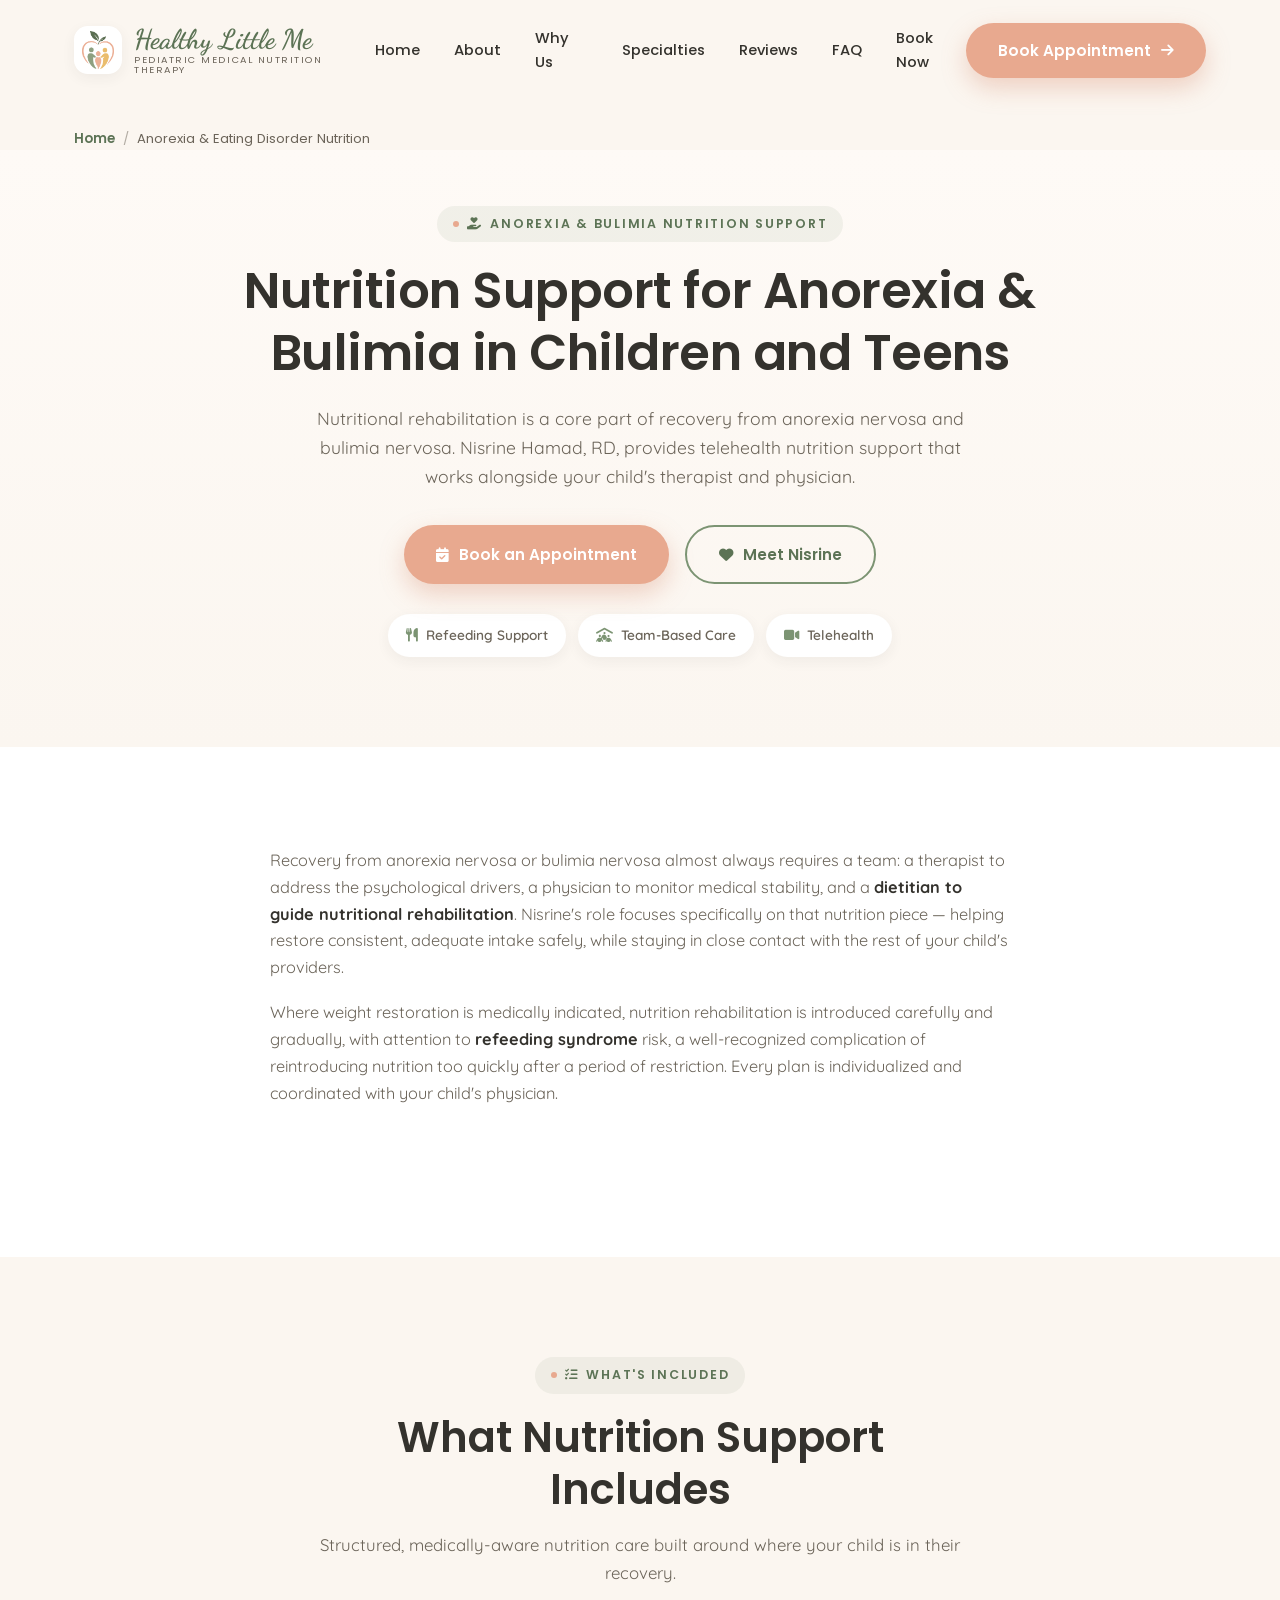
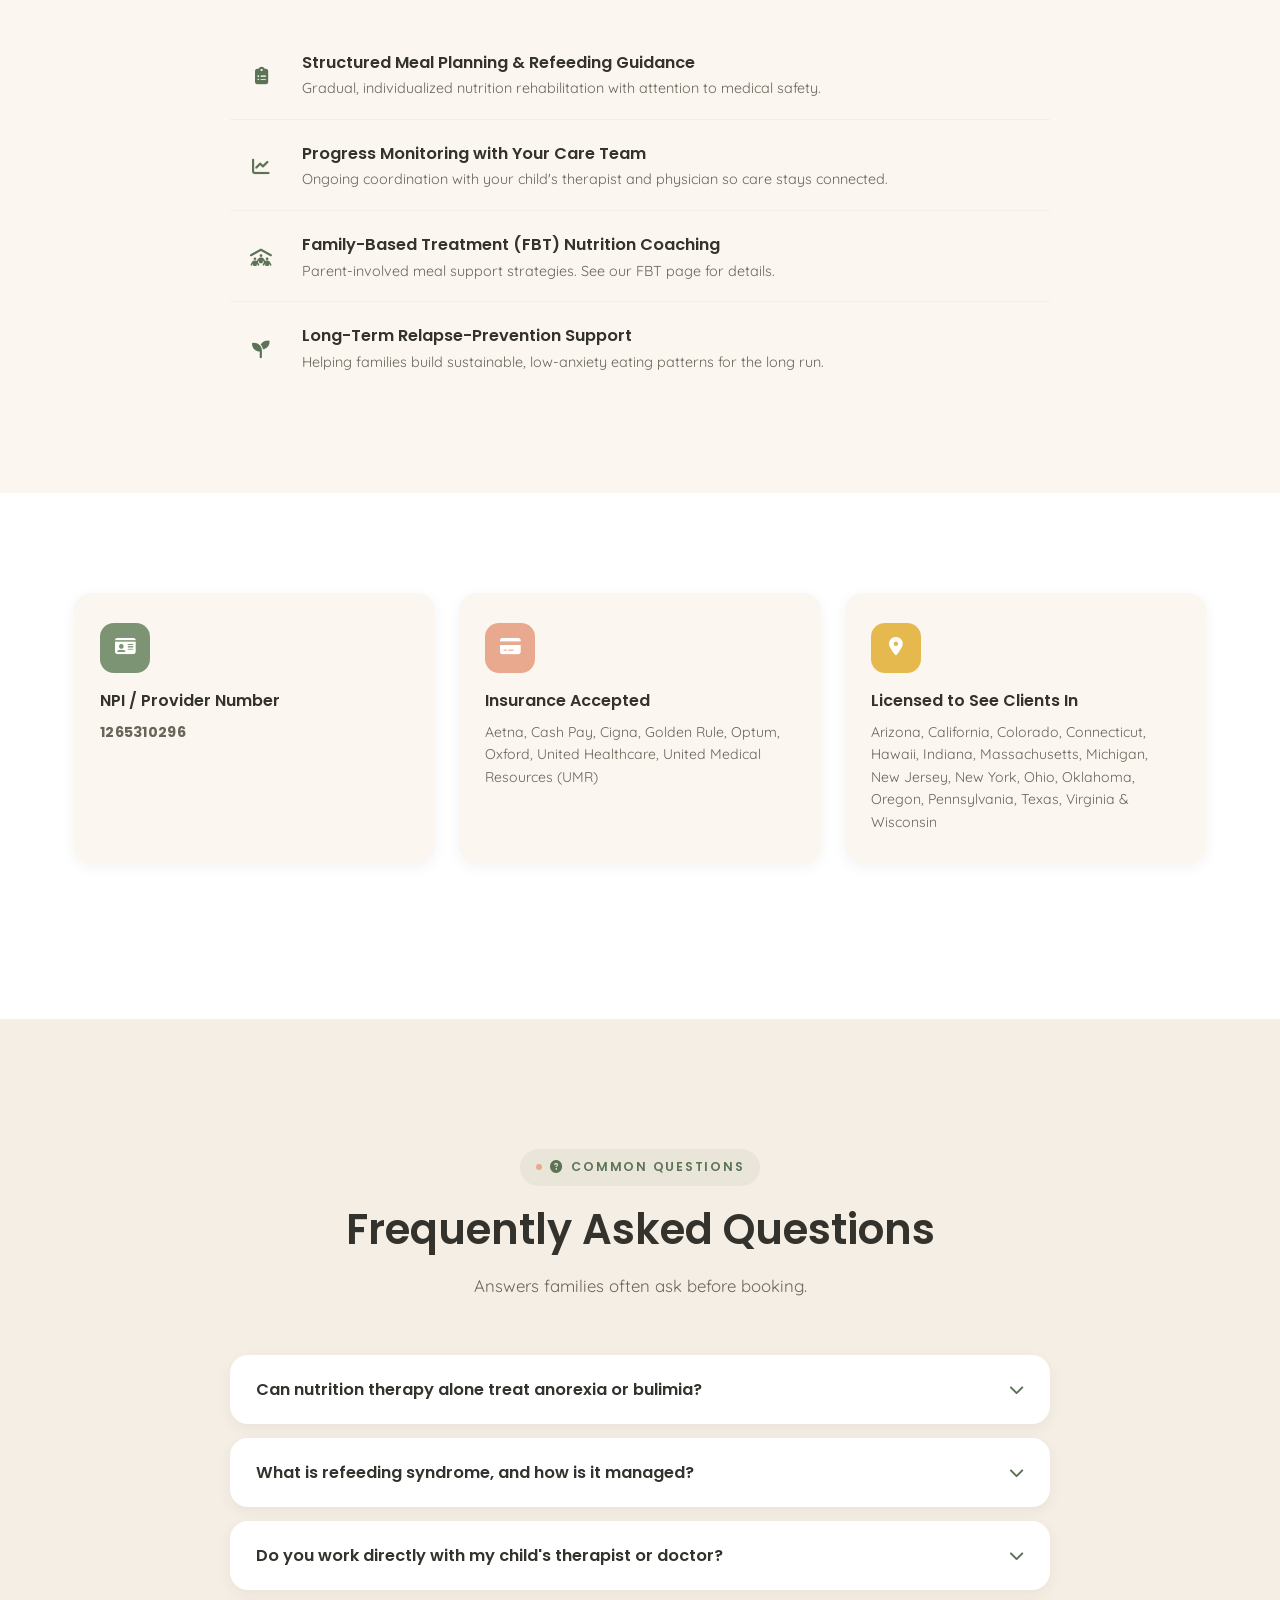
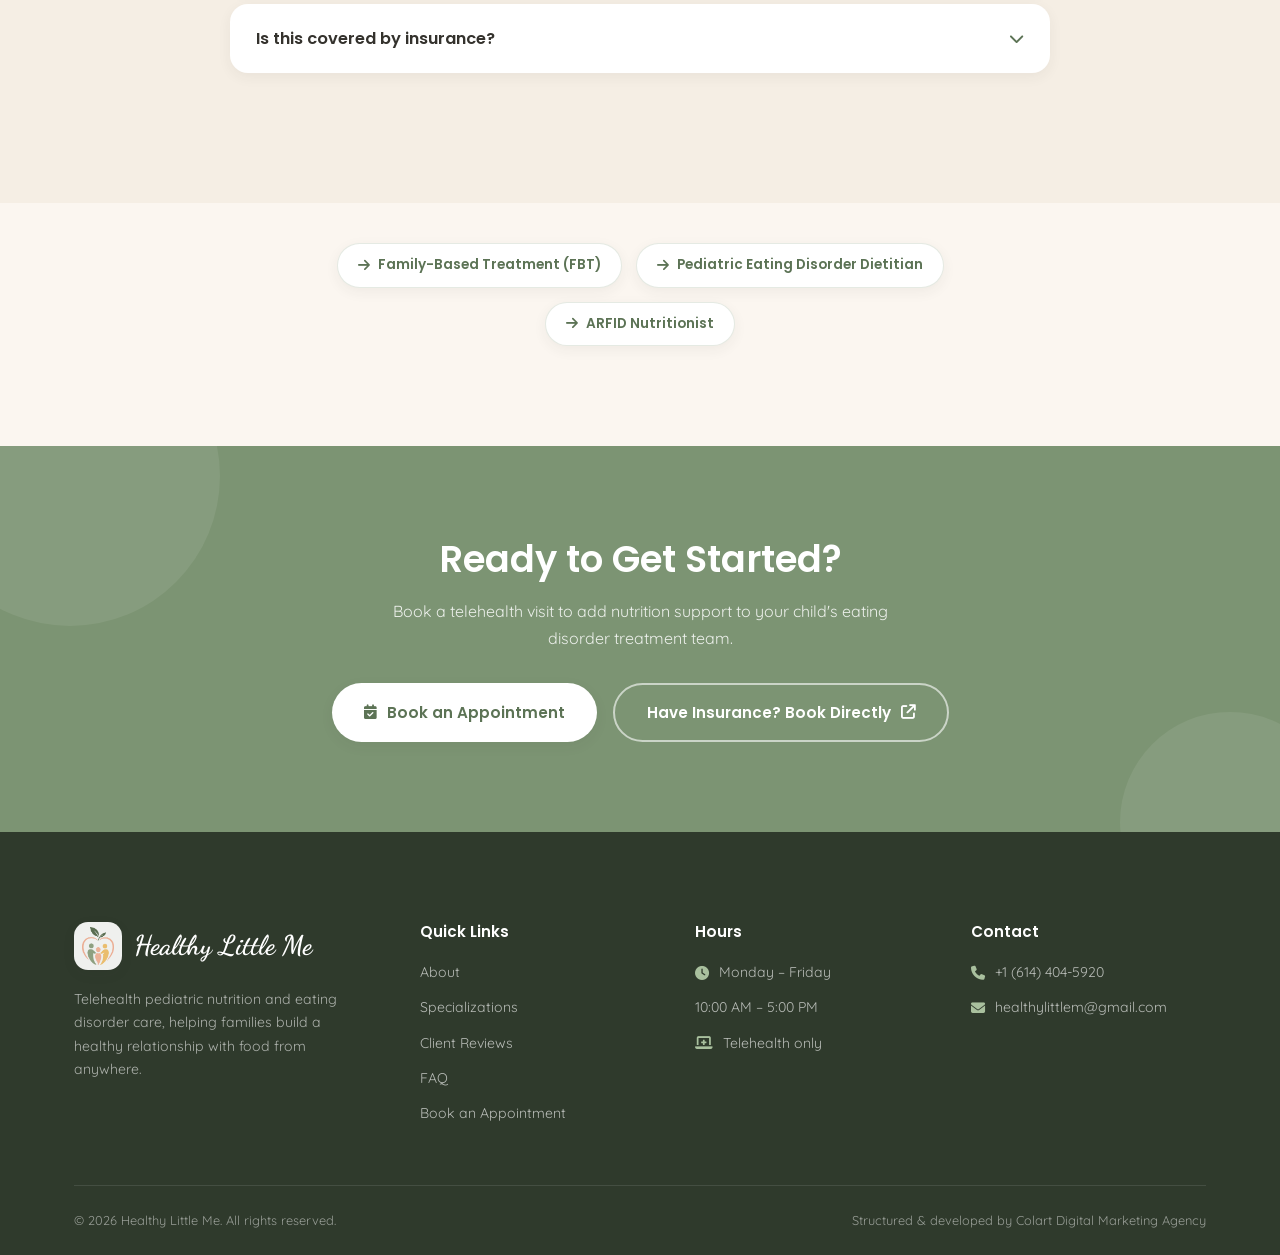
==== anorexia-eating-disorder-nutrition/index.html @ 0332f26c "Add files via upload" ====
<!DOCTYPE html>
<html lang="en-US">
<head>
<meta charset="UTF-8">
<meta name="viewport" content="width=device-width, initial-scale=1.0">

<!-- ===== Primary SEO ===== -->
<title>Anorexia &amp; Eating Disorder Nutrition Support | Telehealth — Healthy Little Me</title>
<meta name="description" content="Telehealth nutrition support for children and teens with anorexia nervosa and bulimia nervosa, working alongside your child's therapist and physician. Led by Nisrine Hamad, RD.">
<meta name="robots" content="index, follow, max-image-preview:large">
<meta name="author" content="Healthy Little Me">
<meta name="theme-color" content="#7C9473">
<link rel="canonical" href="https://www.healthy-little-me.com/anorexia-eating-disorder-nutrition/">

<!-- ===== Geo / regional targeting: United States only ===== -->
<meta name="geo.region" content="US">
<meta name="geo.placename" content="United States">
<meta name="distribution" content="US">
<meta name="target-country" content="US">
<meta name="language" content="English">

<!-- ===== Open Graph ===== -->
<meta property="og:type" content="website">
<meta property="og:site_name" content="Healthy Little Me">
<meta property="og:locale" content="en_US">
<meta property="og:title" content="Anorexia &amp; Eating Disorder Nutrition Support | Telehealth">
<meta property="og:description" content="Nutrition support for anorexia and bulimia in children and teens, led by Nisrine Hamad, RD. 100% telehealth, coordinated with your child's care team.">
<meta property="og:url" content="https://www.healthy-little-me.com/anorexia-eating-disorder-nutrition/">
<meta property="og:image" content="https://www.healthy-little-me.com/images/og-share.jpg">
<meta property="og:image:width" content="1200">
<meta property="og:image:height" content="630">
<meta property="og:image:alt" content="Healthy Little Me — Pediatric Nutrition Telehealth">

<!-- ===== Twitter Card ===== -->
<meta name="twitter:card" content="summary_large_image">
<meta name="twitter:title" content="Anorexia &amp; Eating Disorder Nutrition Support | Telehealth">
<meta name="twitter:description" content="Nutrition support for anorexia and bulimia in children and teens, led by Nisrine Hamad, RD. 100% telehealth, coordinated with your child's care team.">
<meta name="twitter:image" content="https://www.healthy-little-me.com/images/og-share.jpg">

<!-- Fonts -->
<link rel="preconnect" href="https://fonts.googleapis.com">
<link rel="preconnect" href="https://fonts.gstatic.com" crossorigin>
<link href="https://fonts.googleapis.com/css2?family=Poppins:wght@500;600;700&family=Quicksand:wght@400;500;600;700&family=Dancing+Script:wght@600;700&display=swap" rel="stylesheet">
<!-- Icons -->
<link rel="stylesheet" href="https://cdnjs.cloudflare.com/ajax/libs/font-awesome/6.5.2/css/all.min.css" integrity="sha512-SnH5WK+bZxgPHs44uWIX+LLJAJ9/2PkPKZ5QiAj6Ta86w+fsb2TkcmfRyVX3pBnMFcV7oQPJkl9QevSCWr3W6A==" crossorigin="anonymous" referrerpolicy="no-referrer">
<link rel="stylesheet" href="/css/style.css">
<link rel="icon" type="image/png" href="/images/favicon.png">
<link rel="apple-touch-icon" href="/images/favicon.png">

<!-- ===== Structured data: business (same entity as homepage) ===== -->
<script type="application/ld+json">
{
  "@context": "https://schema.org",
  "@type": "MedicalBusiness",
  "name": "Healthy Little Me",
  "description": "Telehealth pediatric nutrition and eating disorder care led by Nisrine Hamad, a Registered Dietitian Nutritionist, serving families across the United States.",
  "url": "https://www.healthy-little-me.com/",
  "image": "https://www.healthy-little-me.com/images/og-share.jpg",
  "telephone": "+1-614-404-5920",
  "email": "healthylittlem@gmail.com",
  "priceRange": "$$",
  "medicalSpecialty": "Nutrition",
  "isicV4": "8620",
  "knowsLanguage": "en-US",
  "paymentAccepted": "Cash, Insurance",
  "knowsAbout": [
    "ARFID (Avoidant/Restrictive Food Intake Disorder)",
    "Anorexia Nervosa",
    "Bulimia Nervosa",
    "Binge Eating Disorder",
    "OSFED",
    "Orthorexia",
    "Disordered Eating",
    "Health At Every Size (HAES)",
    "Intuitive Eating",
    "Family-Based Treatment (FBT)",
    "Picky Eating and Selective Eating",
    "Infant and Toddler Feeding Difficulties",
    "PCOS",
    "Prediabetes and Diabetes",
    "Tube Feeding and Refeeding Syndrome",
    "Lactation Counseling",
    "Pediatric Weight-Inclusive Nutrition Counseling"
  ],
  "openingHoursSpecification": {
    "@type": "OpeningHoursSpecification",
    "dayOfWeek": [
      "Monday",
      "Tuesday",
      "Wednesday",
      "Thursday",
      "Friday"
    ],
    "opens": "10:00",
    "closes": "17:00"
  },
  "areaServed": [
    {
      "@type": "State",
      "name": "Arizona"
    },
    {
      "@type": "State",
      "name": "California"
    },
    {
      "@type": "State",
      "name": "Colorado"
    },
    {
      "@type": "State",
      "name": "Connecticut"
    },
    {
      "@type": "State",
      "name": "Hawaii"
    },
    {
      "@type": "State",
      "name": "Indiana"
    },
    {
      "@type": "State",
      "name": "Massachusetts"
    },
    {
      "@type": "State",
      "name": "Michigan"
    },
    {
      "@type": "State",
      "name": "New Jersey"
    },
    {
      "@type": "State",
      "name": "New York"
    },
    {
      "@type": "State",
      "name": "Ohio"
    },
    {
      "@type": "State",
      "name": "Oklahoma"
    },
    {
      "@type": "State",
      "name": "Oregon"
    },
    {
      "@type": "State",
      "name": "Pennsylvania"
    },
    {
      "@type": "State",
      "name": "Texas"
    },
    {
      "@type": "State",
      "name": "Virginia"
    },
    {
      "@type": "State",
      "name": "Wisconsin"
    }
  ],
  "employee": {
    "@type": "Person",
    "name": "Nisrine Hamad",
    "jobTitle": "Registered Dietitian Nutritionist (RD)",
    "alumniOf": [
      {
        "@type": "CollegeOrUniversity",
        "name": "The Ohio State University"
      }
    ]
  }
}
</script>

<!-- ===== Structured data: this page's service ===== -->
<script type="application/ld+json">
{
  "@context": "https://schema.org",
  "@type": "Service",
  "name": "Anorexia & Bulimia Nutrition Support",
  "serviceType": "Anorexia & Bulimia Nutrition Support",
  "description": "Telehealth nutrition rehabilitation support for children and teens with anorexia nervosa and bulimia nervosa, coordinated with the client's broader treatment team.",
  "url": "https://www.healthy-little-me.com/anorexia-eating-disorder-nutrition/",
  "provider": {
    "@type": "MedicalBusiness",
    "name": "Healthy Little Me",
    "url": "https://www.healthy-little-me.com/"
  },
  "areaServed": [
    {
      "@type": "State",
      "name": "Arizona"
    },
    {
      "@type": "State",
      "name": "California"
    },
    {
      "@type": "State",
      "name": "Colorado"
    },
    {
      "@type": "State",
      "name": "Connecticut"
    },
    {
      "@type": "State",
      "name": "Hawaii"
    },
    {
      "@type": "State",
      "name": "Indiana"
    },
    {
      "@type": "State",
      "name": "Massachusetts"
    },
    {
      "@type": "State",
      "name": "Michigan"
    },
    {
      "@type": "State",
      "name": "New Jersey"
    },
    {
      "@type": "State",
      "name": "New York"
    },
    {
      "@type": "State",
      "name": "Ohio"
    },
    {
      "@type": "State",
      "name": "Oklahoma"
    },
    {
      "@type": "State",
      "name": "Oregon"
    },
    {
      "@type": "State",
      "name": "Pennsylvania"
    },
    {
      "@type": "State",
      "name": "Texas"
    },
    {
      "@type": "State",
      "name": "Virginia"
    },
    {
      "@type": "State",
      "name": "Wisconsin"
    }
  ],
  "audience": {
    "@type": "PeopleAudience",
    "suggestedMinAge": 0,
    "suggestedMaxAge": 18
  }
}
</script>

<!-- ===== Structured data: FAQ (matches on-page FAQ section) ===== -->
<script type="application/ld+json">
{
  "@context": "https://schema.org",
  "@type": "FAQPage",
  "mainEntity": [
    {
      "@type": "Question",
      "name": "Can nutrition therapy alone treat anorexia or bulimia?",
      "acceptedAnswer": {
        "@type": "Answer",
        "text": "No \u2014 nutrition therapy is an essential part of treatment, but recovery typically requires a full team, including a therapist and physician. Nisrine works alongside your child's other providers rather than in place of them."
      }
    },
    {
      "@type": "Question",
      "name": "What is refeeding syndrome, and how is it managed?",
      "acceptedAnswer": {
        "@type": "Answer",
        "text": "Refeeding syndrome is a potentially serious shift in fluids and electrolytes that can occur when nutrition is reintroduced too quickly after a period of restriction. Nutrition rehabilitation plans are paced carefully and coordinated with your child's physician to manage this risk."
      }
    },
    {
      "@type": "Question",
      "name": "Do you work directly with my child's therapist or doctor?",
      "acceptedAnswer": {
        "@type": "Answer",
        "text": "Yes. Ongoing coordination with the rest of your child's treatment team is a standard part of care, not an add-on."
      }
    },
    {
      "@type": "Question",
      "name": "Is this covered by insurance?",
      "acceptedAnswer": {
        "@type": "Answer",
        "text": "In most cases, yes, through Aetna, Cigna, UnitedHealthcare, Optum, Oxford, Golden Rule, or UMR via Fay Nutrition. Cash-pay appointments are also available."
      }
    }
  ]
}
</script>
</head>
<body>
<!-- ========== HEADER ========== -->
<header class="site-header">
  <div class="container">
    <a href="/" class="brand">
      <span class="brand-mark">
        <img src="/images/logo-icon.png" alt="Healthy Little Me logo">
      </span>
      <span class="brand-text">
        <span class="name">Healthy Little Me</span>
        <span class="tag">Pediatric Medical Nutrition Therapy</span>
      </span>
    </a>
    <nav class="nav-links">
      <a href="/">Home</a>
      <a href="/#about">About</a>
      <a href="/#why">Why Us</a>
      <a href="/#specialties">Specialties</a>
      <a href="/#testimonials">Reviews</a>
      <a href="/#faq">FAQ</a>
      <a href="/#booking">Book Now</a>
    </nav>
    <div class="header-actions">
      <a href="/#booking" class="btn btn-primary">Book Appointment <i class="fa-solid fa-arrow-right"></i></a>
      <button class="nav-toggle" aria-label="Toggle navigation menu">
        <span></span><span></span><span></span>
      </button>
    </div>
  </div>
</header>
<div class="breadcrumb">
  <div class="container">
    <a href="/">Home</a><span class="sep">/</span><span>Anorexia &amp; Eating Disorder Nutrition</span>
  </div>
</div>
<!-- ========== PAGE HERO ========== -->
<section class="page-hero">
  <div class="container">
    <span class="eyebrow"><i class="fa-solid fa-hand-holding-heart"></i> Anorexia &amp; Bulimia Nutrition Support</span>
    <h1>Nutrition Support for Anorexia &amp; Bulimia in Children and Teens</h1>
    <p class="lead">Nutritional rehabilitation is a core part of recovery from anorexia nervosa and bulimia nervosa. Nisrine Hamad, RD, provides telehealth nutrition support that works alongside your child's therapist and physician.</p>
    <div class="hero-ctas">
      <a href="/#booking" class="btn btn-primary"><i class="fa-solid fa-calendar-check"></i> Book an Appointment</a>
      <a href="/#about" class="btn btn-outline"><i class="fa-solid fa-heart"></i> Meet Nisrine</a>
    </div>
    <div class="hero-badges">
      <span class="hero-badge"><i class="fa-solid fa-utensils"></i> Refeeding Support</span>
      <span class="hero-badge"><i class="fa-solid fa-people-roof"></i> Team-Based Care</span>
      <span class="hero-badge"><i class="fa-solid fa-video"></i> Telehealth</span>
    </div>
  </div>
</section>
<section class="content-section bg-white">
  <div class="container">
    <div class="content-prose reveal">
      <p>Recovery from anorexia nervosa or bulimia nervosa almost always requires a team: a therapist to address the psychological drivers, a physician to monitor medical stability, and a <strong>dietitian to guide nutritional rehabilitation</strong>. Nisrine's role focuses specifically on that nutrition piece &mdash; helping restore consistent, adequate intake safely, while staying in close contact with the rest of your child's providers.</p>
      <p>Where weight restoration is medically indicated, nutrition rehabilitation is introduced carefully and gradually, with attention to <strong>refeeding syndrome</strong> risk, a well-recognized complication of reintroducing nutrition too quickly after a period of restriction. Every plan is individualized and coordinated with your child's physician.</p>
    </div>
  </div>
</section>
<section class="content-section bg-cream">
  <div class="container">
    <div class="section-head reveal">
      <span class="eyebrow"><i class="fa-solid fa-list-check"></i> What's Included</span>
      <h2>What Nutrition Support Includes</h2>
      <p>Structured, medically-aware nutrition care built around where your child is in their recovery.</p>
    </div>
    <div class="why-list stagger" style="max-width:820px;margin:0 auto;">
      <div class="why-item reveal">
        <span class="icon"><i class="fa-solid fa-clipboard-list"></i></span>
        <div><h4>Structured Meal Planning &amp; Refeeding Guidance</h4><p>Gradual, individualized nutrition rehabilitation with attention to medical safety.</p></div>
      </div>
      <div class="why-item reveal">
        <span class="icon"><i class="fa-solid fa-chart-line"></i></span>
        <div><h4>Progress Monitoring with Your Care Team</h4><p>Ongoing coordination with your child's therapist and physician so care stays connected.</p></div>
      </div>
      <div class="why-item reveal">
        <span class="icon"><i class="fa-solid fa-people-roof"></i></span>
        <div><h4>Family-Based Treatment (FBT) Nutrition Coaching</h4><p>Parent-involved meal support strategies. See our <a href="/family-based-treatment-fbt/">FBT page</a> for details.</p></div>
      </div>
      <div class="why-item reveal">
        <span class="icon"><i class="fa-solid fa-seedling"></i></span>
        <div><h4>Long-Term Relapse-Prevention Support</h4><p>Helping families build sustainable, low-anxiety eating patterns for the long run.</p></div>
      </div>
    </div>
  </div>
</section>
<section class="content-section bg-white">
  <div class="container">
    <div class="coverage-panel stagger">
      <div class="coverage-card reveal">
        <div class="coverage-icon"><i class="fa-solid fa-id-card"></i></div>
        <h4>NPI / Provider Number</h4>
        <p class="coverage-value">1265310296</p>
      </div>
      <div class="coverage-card reveal">
        <div class="coverage-icon"><i class="fa-solid fa-credit-card"></i></div>
        <h4>Insurance Accepted</h4>
        <p>Aetna, Cash Pay, Cigna, Golden Rule, Optum, Oxford, United Healthcare, United Medical Resources (UMR)</p>
      </div>
      <div class="coverage-card reveal">
        <div class="coverage-icon"><i class="fa-solid fa-location-dot"></i></div>
        <h4>Licensed to See Clients In</h4>
        <p>Arizona, California, Colorado, Connecticut, Hawaii, Indiana, Massachusetts, Michigan, New Jersey, New York, Ohio, Oklahoma, Oregon, Pennsylvania, Texas, Virginia &amp; Wisconsin</p>
      </div>
    </div>
  </div>
</section>
<section class="faq">
  <div class="container">
    <div class="section-head reveal">
      <span class="eyebrow"><i class="fa-solid fa-circle-question"></i> Common Questions</span>
      <h2>Frequently Asked Questions</h2>
      <p>Answers families often ask before booking.</p>
    </div>
    <div class="faq-list reveal">
      <div class="faq-item">
        <button class="faq-question" aria-expanded="false">
          <span>Can nutrition therapy alone treat anorexia or bulimia?</span>
          <i class="fa-solid fa-chevron-down faq-icon"></i>
        </button>
        <div class="faq-answer">
          <p>No &mdash; nutrition therapy is an essential part of treatment, but recovery typically requires a full team, including a therapist and physician. Nisrine works alongside your child's other providers rather than in place of them.</p>
        </div>
      </div>
      <div class="faq-item">
        <button class="faq-question" aria-expanded="false">
          <span>What is refeeding syndrome, and how is it managed?</span>
          <i class="fa-solid fa-chevron-down faq-icon"></i>
        </button>
        <div class="faq-answer">
          <p>Refeeding syndrome is a potentially serious shift in fluids and electrolytes that can occur when nutrition is reintroduced too quickly after a period of restriction. Nutrition rehabilitation plans are paced carefully and coordinated with your child's physician to manage this risk.</p>
        </div>
      </div>
      <div class="faq-item">
        <button class="faq-question" aria-expanded="false">
          <span>Do you work directly with my child's therapist or doctor?</span>
          <i class="fa-solid fa-chevron-down faq-icon"></i>
        </button>
        <div class="faq-answer">
          <p>Yes. Ongoing coordination with the rest of your child's treatment team is a standard part of care, not an add-on.</p>
        </div>
      </div>
      <div class="faq-item">
        <button class="faq-question" aria-expanded="false">
          <span>Is this covered by insurance?</span>
          <i class="fa-solid fa-chevron-down faq-icon"></i>
        </button>
        <div class="faq-answer">
          <p>In most cases, yes, through Aetna, Cigna, UnitedHealthcare, Optum, Oxford, Golden Rule, or UMR via Fay Nutrition. Cash-pay appointments are also available.</p>
        </div>
      </div>
    </div>
  </div>
</section>
<section class="content-section bg-cream" style="padding-top:0;">
  <div class="container">
    <div class="related-links">
      <a href="/family-based-treatment-fbt/"><i class="fa-solid fa-arrow-right"></i> Family-Based Treatment (FBT)</a>
      <a href="/pediatric-eating-disorder-dietitian/"><i class="fa-solid fa-arrow-right"></i> Pediatric Eating Disorder Dietitian</a>
      <a href="/arfid-nutritionist/"><i class="fa-solid fa-arrow-right"></i> ARFID Nutritionist</a>
    </div>

  </div>
</section>
<!-- ========== CTA BAND ========== -->
<section class="cta-band">
  <div class="container">
    <h2>Ready to Get Started?</h2>
    <p>Book a telehealth visit to add nutrition support to your child's eating disorder treatment team.</p>
    <div class="hero-ctas">
      <a href="/#booking" class="btn btn-light"><i class="fa-solid fa-calendar-check"></i> Book an Appointment</a>
      <a href="https://www.faynutrition.com/dietitians/nisrine-hamad" target="_blank" rel="noopener" class="btn btn-outline" style="border-color:rgba(255,255,255,0.6);color:#fff;">Have Insurance? Book Directly <i class="fa-solid fa-arrow-up-right-from-square"></i></a>
    </div>
  </div>
</section>
<!-- ========== FOOTER ========== -->
<footer class="site-footer">
  <div class="container">
    <div class="footer-grid">
      <div class="footer-brand">
        <a href="/" class="brand">
          <span class="brand-mark">
            <img src="/images/logo-icon.png" alt="Healthy Little Me logo">
          </span>
          <span class="brand-text"><span class="name">Healthy Little Me</span></span>
        </a>
        <p>Telehealth pediatric nutrition and eating disorder care, helping families build a healthy relationship with food from anywhere.</p>
      </div>
      <div class="footer-col">
        <h4>Quick Links</h4>
        <ul>
          <li><a href="/#about">About</a></li>
          <li><a href="/#specialties">Specializations</a></li>
          <li><a href="/#testimonials">Client Reviews</a></li>
          <li><a href="/#faq">FAQ</a></li>
          <li><a href="/#booking">Book an Appointment</a></li>
        </ul>
      </div>
      <div class="footer-col">
        <h4>Hours</h4>
        <ul>
          <li class="contact-line"><i class="fa-solid fa-clock"></i> Monday &ndash; Friday</li>
          <li>10:00 AM &ndash; 5:00 PM</li>
          <li class="contact-line"><i class="fa-solid fa-laptop-medical"></i> Telehealth only</li>
        </ul>
      </div>
      <div class="footer-col">
        <h4>Contact</h4>
        <ul>
          <li class="contact-line"><i class="fa-solid fa-phone"></i> <a href="tel:+16144045920">+1 (614) 404-5920</a></li>
          <li class="contact-line"><i class="fa-solid fa-envelope"></i> <a href="mailto:healthylittlem@gmail.com">healthylittlem@gmail.com</a></li>
        </ul>
      </div>
    </div>
    <div class="footer-bottom">
      <span>&copy; <span id="year"></span> Healthy Little Me. All rights reserved.</span>
      <span>Structured &amp; developed by <a href="https://www.colartdigitalmarketingagency.com" target="_blank" rel="noopener">Colart Digital Marketing Agency</a></span>
    </div>
  </div>
</footer>
<button class="back-to-top" aria-label="Back to top"><i class="fa-solid fa-arrow-up"></i></button>

<script src="/js/main.js"></script>
</body>
</html>
---- css/style.css ----
/* =========================================================
   Healthy Little Me — Stylesheet
   Brand palette pulled from the practice logo.
   ========================================================= */

:root {
  /* Brand colors */
  --sage: #7C9473;
  --sage-dark: #5C7355;
  --sage-light: #A9C09E;
  --coral: #E8A98F;
  --coral-dark: #D98F72;
  --mustard: #E5B94E;
  --mustard-dark: #CE9E33;
  --blush: #F0C4AC;

  /* Neutrals */
  --cream: #FBF6F0;
  --cream-alt: #F5EEE4;
  --white: #FFFFFF;
  --ink: #34322D;
  --ink-soft: #6B6459;

  /* Effects */
  --shadow-sm: 0 4px 14px rgba(52, 50, 45, 0.06);
  --shadow-md: 0 12px 32px rgba(52, 50, 45, 0.10);
  --shadow-lg: 0 24px 60px rgba(52, 50, 45, 0.14);
  --radius-lg: 28px;
  --radius-md: 18px;
  --radius-sm: 12px;
  --ease: cubic-bezier(0.16, 1, 0.3, 1);
  --transition: 0.35s var(--ease);
}

/* ---------- Reset ---------- */
* , *::before, *::after { box-sizing: border-box; margin: 0; padding: 0; }
html { scroll-behavior: smooth; }
body {
  font-family: 'Quicksand', -apple-system, BlinkMacSystemFont, sans-serif;
  color: var(--ink);
  background: var(--cream);
  line-height: 1.65;
  overflow-x: hidden;
  -webkit-font-smoothing: antialiased;
}
img { max-width: 100%; display: block; }
a { color: inherit; text-decoration: none; }
ul { list-style: none; }
button { font-family: inherit; cursor: pointer; border: none; background: none; }
.container {
  width: 100%;
  max-width: 1180px;
  margin: 0 auto;
  padding: 0 24px;
}
section { position: relative; }

h1, h2, h3, h4 {
  font-family: 'Poppins', sans-serif;
  font-weight: 600;
  color: var(--ink);
  line-height: 1.25;
}
.eyebrow {
  display: inline-flex;
  align-items: center;
  gap: 8px;
  font-family: 'Poppins', sans-serif;
  font-size: 0.78rem;
  font-weight: 600;
  letter-spacing: 0.14em;
  text-transform: uppercase;
  color: var(--sage-dark);
  background: rgba(124, 148, 115, 0.1);
  padding: 8px 16px;
  border-radius: 999px;
  margin-bottom: 18px;
}
.eyebrow::before {
  content: '';
  width: 6px;
  height: 6px;
  border-radius: 50%;
  background: var(--coral);
}
.section-head {
  max-width: 640px;
  margin: 0 auto 56px;
  text-align: center;
}
.section-head h2 { font-size: clamp(1.9rem, 3.6vw, 2.6rem); margin-bottom: 16px; }
.section-head p { color: var(--ink-soft); font-size: 1.05rem; }
.script { font-family: 'Dancing Script', cursive; }

/* ---------- Buttons ---------- */
.btn {
  position: relative;
  display: inline-flex;
  align-items: center;
  justify-content: center;
  gap: 10px;
  padding: 15px 32px;
  border-radius: 999px;
  font-family: 'Poppins', sans-serif;
  font-weight: 600;
  font-size: 0.95rem;
  transition: transform var(--transition), box-shadow var(--transition), background var(--transition), color var(--transition);
  overflow: hidden;
  white-space: nowrap;
}
.btn i { font-size: 0.95em; transition: transform var(--transition); }
.btn:hover i { transform: translateX(3px); }
.btn-primary {
  background: var(--coral);
  color: var(--white);
  box-shadow: 0 10px 24px rgba(216, 138, 108, 0.35);
}
.btn-primary:hover { background: var(--coral-dark); transform: translateY(-3px); box-shadow: 0 16px 32px rgba(216, 138, 108, 0.42); }
.btn-outline {
  background: transparent;
  color: var(--sage-dark);
  border: 2px solid var(--sage);
}
.btn-outline:hover { background: var(--sage); color: var(--white); transform: translateY(-3px); }
.btn-light {
  background: var(--white);
  color: var(--sage-dark);
  box-shadow: var(--shadow-sm);
}
.btn-light:hover { transform: translateY(-3px); box-shadow: var(--shadow-md); }
.btn-block { width: 100%; }

/* ---------- Reveal-on-scroll ---------- */
.reveal { opacity: 0; transform: translateY(36px); transition: opacity 0.9s var(--ease), transform 0.9s var(--ease); }
.reveal.is-visible { opacity: 1; transform: translateY(0); }
.reveal-scale { opacity: 0; transform: scale(0.92); transition: opacity 0.8s var(--ease), transform 0.8s var(--ease); }
.reveal-scale.is-visible { opacity: 1; transform: scale(1); }
.stagger > * { transition-delay: calc(var(--i, 0) * 0.09s); }

/* ---------- Header ---------- */
.site-header {
  position: fixed;
  top: 0; left: 0; right: 0;
  z-index: 1000;
  padding: 22px 0;
  transition: background var(--transition), padding var(--transition), box-shadow var(--transition), backdrop-filter var(--transition);
}
.site-header .container { display: flex; align-items: center; justify-content: space-between; }
.site-header.scrolled {
  padding: 12px 0;
  background: rgba(251, 246, 240, 0.85);
  backdrop-filter: blur(14px);
  box-shadow: var(--shadow-sm);
}
.brand { display: flex; align-items: center; gap: 12px; }
.brand-mark {
  width: 48px; height: 48px;
  border-radius: 14px;
  background: var(--white);
  display: flex; align-items: center; justify-content: center;
  color: var(--white);
  flex-shrink: 0;
  padding: 5px;
  overflow: hidden;
  box-shadow: var(--shadow-sm);
}
.brand-mark svg { width: 22px; height: 22px; }
.brand-mark img { width: 100%; height: 100%; object-fit: contain; }
.footer-brand .brand-mark { background: rgba(255,255,255,0.92); }
.brand-text { display: flex; flex-direction: column; line-height: 1.1; }
.brand-text .name { font-family: 'Dancing Script', cursive; font-size: 1.7rem; color: var(--sage-dark); font-weight: 700; }
.brand-text .tag { font-family: 'Poppins', sans-serif; font-size: 0.6rem; letter-spacing: 0.16em; text-transform: uppercase; color: var(--ink-soft); }

.nav-links { display: flex; align-items: center; gap: 34px; }
.nav-links a {
  position: relative;
  font-family: 'Poppins', sans-serif;
  font-size: 0.92rem;
  font-weight: 500;
  color: var(--ink);
  padding: 4px 0;
  transition: color var(--transition);
}
.nav-links a::after {
  content: '';
  position: absolute; left: 0; bottom: -4px;
  width: 0; height: 2px;
  background: var(--coral);
  transition: width var(--transition);
}
.nav-links a:hover { color: var(--sage-dark); }
.nav-links a:hover::after { width: 100%; }
.header-actions { display: flex; align-items: center; gap: 18px; }
.nav-toggle {
  display: none;
  flex-direction: column;
  gap: 5px;
  width: 30px;
  z-index: 1100;
}
.nav-toggle span { height: 2px; width: 100%; background: var(--sage-dark); border-radius: 2px; transition: transform var(--transition), opacity var(--transition); }
.nav-toggle.open span:nth-child(1) { transform: translateY(7px) rotate(45deg); }
.nav-toggle.open span:nth-child(2) { opacity: 0; }
.nav-toggle.open span:nth-child(3) { transform: translateY(-7px) rotate(-45deg); }

/* ---------- Hero ---------- */
.hero {
  min-height: 100vh;
  display: flex;
  align-items: center;
  padding-top: 120px;
  padding-bottom: 80px;
  overflow: hidden;
  background: linear-gradient(180deg, #FEFAF6 0%, var(--cream) 100%);
}
.hero .container { display: grid; grid-template-columns: 1.05fr 0.95fr; align-items: center; gap: 40px; }
.blob {
  position: absolute;
  border-radius: 50%;
  filter: blur(6px);
  opacity: 0.55;
  z-index: 0;
  animation: float 9s ease-in-out infinite;
}
.blob-1 { width: 320px; height: 320px; background: var(--blush); top: -60px; right: -60px; animation-delay: 0s; }
.blob-2 { width: 220px; height: 220px; background: var(--sage-light); bottom: -40px; left: 6%; animation-delay: 1.4s; opacity: 0.4; }
.blob-3 { width: 140px; height: 140px; background: var(--mustard); top: 40%; right: 22%; animation-delay: 2.6s; opacity: 0.35; }
@keyframes float {
  0%, 100% { transform: translate(0, 0) scale(1); }
  50% { transform: translate(0, -26px) scale(1.05); }
}
.hero-text { position: relative; z-index: 2; }
.hero-text h1 {
  font-size: clamp(2.4rem, 4.6vw, 3.6rem);
  margin-bottom: 22px;
  letter-spacing: -0.01em;
}
.hero-text h1 .accent { color: var(--coral); font-family: 'Dancing Script', cursive; font-weight: 700; }
.hero-text p.lead { font-size: 1.12rem; color: var(--ink-soft); max-width: 520px; margin-bottom: 34px; }
.hero-ctas { display: flex; flex-wrap: wrap; gap: 16px; margin-bottom: 40px; }
.hero-badges { display: flex; flex-wrap: wrap; gap: 12px; }
.hero-badge {
  display: flex; align-items: center; gap: 8px;
  background: var(--white);
  padding: 10px 18px;
  border-radius: 999px;
  font-size: 0.85rem;
  font-weight: 600;
  color: var(--ink-soft);
  box-shadow: var(--shadow-sm);
  animation: bob 4.5s ease-in-out infinite;
}
.hero-badge:nth-child(2) { animation-delay: .5s; }
.hero-badge:nth-child(3) { animation-delay: 1s; }
.hero-badge i { color: var(--sage); }
@keyframes bob { 0%, 100% { transform: translateY(0); } 50% { transform: translateY(-6px); } }

.hero-visual { position: relative; z-index: 1; display: flex; align-items: center; justify-content: center; }
.hero-visual .ring {
  position: absolute;
  border: 2px dashed rgba(124, 148, 115, 0.35);
  border-radius: 50%;
  animation: spin 40s linear infinite;
}
.hero-visual .ring-1 { width: 380px; height: 380px; }
.hero-visual .ring-2 { width: 320px; height: 320px; animation-direction: reverse; animation-duration: 30s; border-color: rgba(232, 169, 143, 0.35); }
@keyframes spin { from { transform: rotate(0deg); } to { transform: rotate(360deg); } }
.hero-photo {
  position: relative;
  width: 330px; height: 330px;
  border-radius: 50%;
  background: linear-gradient(145deg, var(--blush), var(--sage-light));
  display: flex; align-items: center; justify-content: center;
  box-shadow: var(--shadow-lg);
  overflow: hidden;
  z-index: 2;
}
.hero-photo svg { width: 62%; height: 62%; }
.hero-photo img { width: 100%; height: 100%; object-fit: cover; display: block; }
.hero-photo .placeholder-tag {
  position: absolute;
  bottom: 14px;
  left: 50%;
  transform: translateX(-50%);
  background: rgba(255,255,255,0.85);
  color: var(--ink-soft);
  font-size: 0.68rem;
  padding: 5px 12px;
  border-radius: 999px;
  font-family: 'Poppins', sans-serif;
  white-space: nowrap;
}
.float-chip {
  position: absolute;
  background: var(--white);
  border-radius: var(--radius-sm);
  padding: 12px 16px;
  box-shadow: var(--shadow-md);
  display: flex;
  align-items: center;
  gap: 10px;
  font-family: 'Poppins', sans-serif;
  font-size: 0.82rem;
  font-weight: 600;
  animation: float 6s ease-in-out infinite;
  z-index: 3;
}
.float-chip .dot { width: 34px; height: 34px; border-radius: 50%; display: flex; align-items: center; justify-content: center; color: var(--white); flex-shrink: 0; }
.chip-1 { top: 6%; left: -6%; animation-delay: 0.3s; }
.chip-1 .dot { background: var(--coral); }
.chip-2 { bottom: 8%; right: -8%; animation-delay: 1.6s; }
.chip-2 .dot { background: var(--mustard); }

.scroll-cue {
  position: absolute;
  bottom: 28px; left: 50%;
  transform: translateX(-50%);
  display: flex; flex-direction: column; align-items: center; gap: 8px;
  font-size: 0.72rem;
  color: var(--ink-soft);
  font-family: 'Poppins', sans-serif;
  letter-spacing: 0.1em;
  text-transform: uppercase;
}
.scroll-cue .line { width: 1px; height: 34px; background: linear-gradient(var(--sage), transparent); animation: scrollLine 2s ease-in-out infinite; }
@keyframes scrollLine { 0% { transform: scaleY(0); transform-origin: top; } 50% { transform: scaleY(1); transform-origin: top; } 51% { transform-origin: bottom; } 100% { transform: scaleY(0); transform-origin: bottom; } }

/* ---------- About ---------- */
.about { padding: 130px 0; background: var(--white); }
.about .container { display: grid; grid-template-columns: 0.85fr 1.15fr; gap: 64px; align-items: center; }
.about-visual { position: relative; }
.about-photo {
  position: relative;
  border-radius: var(--radius-lg);
  overflow: hidden;
  aspect-ratio: 4 / 5;
  background: linear-gradient(160deg, var(--sage-light), var(--sage));
  display: flex; align-items: center; justify-content: center;
  box-shadow: var(--shadow-lg);
}
.about-photo svg { width: 46%; }
.about-photo img { width: 100%; height: 100%; object-fit: cover; display: block; }
.about-photo .placeholder-tag {
  position: absolute; bottom: 18px; left: 18px;
  background: rgba(255,255,255,0.9);
  padding: 6px 14px; border-radius: 999px;
  font-size: 0.68rem; font-family: 'Poppins', sans-serif; color: var(--ink-soft);
}
.about-card {
  position: absolute;
  bottom: -34px; right: -28px;
  background: var(--white);
  border-radius: var(--radius-md);
  padding: 22px 26px;
  box-shadow: var(--shadow-lg);
  display: flex; align-items: center; gap: 16px;
  animation: bob 5s ease-in-out infinite;
}
.about-card .num { font-family: 'Poppins', sans-serif; font-size: 1.7rem; font-weight: 700; color: var(--coral); }
.about-card .lbl { font-size: 0.78rem; color: var(--ink-soft); max-width: 110px; line-height: 1.3; }
.about-text .eyebrow { margin-bottom: 16px; }
.about-text h2 { font-size: clamp(1.8rem, 3.2vw, 2.4rem); margin-bottom: 22px; }
.about-text p { color: var(--ink-soft); margin-bottom: 18px; }
.credentials { display: grid; grid-template-columns: 1fr 1fr; gap: 14px; margin-top: 28px; }
.credential {
  display: flex; align-items: flex-start; gap: 12px;
  background: var(--cream);
  padding: 16px;
  border-radius: var(--radius-sm);
  transition: transform var(--transition), box-shadow var(--transition);
}
.credential:hover { transform: translateY(-4px); box-shadow: var(--shadow-sm); }
.credential i { color: var(--sage); font-size: 1.15rem; margin-top: 2px; }
.credential span { font-size: 0.86rem; font-weight: 600; color: var(--ink); }

/* ---------- Good Health Starts Within (pillars) ---------- */
.pillars { padding: 130px 0; background: var(--cream); position: relative; }
.pillar-grid { display: grid; grid-template-columns: repeat(3, 1fr); gap: 28px; }
.pillar-card {
  background: var(--white);
  border-radius: var(--radius-lg);
  padding: 44px 32px;
  text-align: center;
  box-shadow: var(--shadow-sm);
  transition: transform var(--transition), box-shadow var(--transition);
  position: relative;
  overflow: hidden;
}
.pillar-card::before {
  content: '';
  position: absolute; inset: 0;
  background: linear-gradient(160deg, transparent 60%, rgba(232,169,143,0.08));
  opacity: 0;
  transition: opacity var(--transition);
}
.pillar-card:hover { transform: translateY(-10px); box-shadow: var(--shadow-lg); }
.pillar-card:hover::before { opacity: 1; }
.pillar-icon {
  width: 78px; height: 78px;
  border-radius: 50%;
  margin: 0 auto 26px;
  display: flex; align-items: center; justify-content: center;
  font-size: 1.7rem;
  color: var(--white);
  transition: transform var(--transition);
}
.pillar-card:hover .pillar-icon { transform: scale(1.1) rotate(-6deg); }
.pillar-card:nth-child(1) .pillar-icon { background: linear-gradient(135deg, var(--sage-light), var(--sage)); }
.pillar-card:nth-child(2) .pillar-icon { background: linear-gradient(135deg, #f0c2a8, var(--coral)); }
.pillar-card:nth-child(3) .pillar-icon { background: linear-gradient(135deg, #f0d38a, var(--mustard)); }
.pillar-card h3 { font-size: 1.2rem; margin-bottom: 12px; }
.pillar-card p { color: var(--ink-soft); font-size: 0.92rem; }

/* ---------- Why work with us ---------- */
.why { padding: 130px 0; background: var(--white); }
.why .container { display: grid; grid-template-columns: 0.9fr 1.1fr; gap: 60px; align-items: center; }
.why-visual {
  position: relative;
  border-radius: var(--radius-lg);
  background: linear-gradient(150deg, var(--blush), var(--coral));
  aspect-ratio: 1 / 1;
  display: flex; align-items: center; justify-content: center;
  overflow: hidden;
  box-shadow: var(--shadow-lg);
}
.why-visual svg { width: 50%; }
.why-photo { width: 100%; height: 100%; }
.why-photo img { width: 100%; height: 100%; object-fit: cover; display: block; }
.why-list { display: flex; flex-direction: column; gap: 6px; }
.why-item {
  display: flex; align-items: flex-start; gap: 18px;
  padding: 18px 8px;
  border-bottom: 1px solid var(--cream-alt);
  transition: padding-left var(--transition), background var(--transition);
}
.why-item:last-child { border-bottom: none; }
.why-item:hover { padding-left: 14px; background: var(--cream); border-radius: var(--radius-sm); }
.why-item .icon {
  width: 46px; height: 46px;
  border-radius: 14px;
  background: var(--cream);
  display: flex; align-items: center; justify-content: center;
  color: var(--sage-dark);
  font-size: 1.1rem;
  flex-shrink: 0;
  transition: background var(--transition), color var(--transition);
}
.why-item:hover .icon { background: var(--sage); color: var(--white); }
.why-item h4 { font-size: 1.02rem; margin-bottom: 4px; }
.why-item p { color: var(--ink-soft); font-size: 0.9rem; }

/* ---------- Specializations ---------- */
.specialties { padding: 130px 0; background: var(--cream); }
.specialty-grid { display: grid; grid-template-columns: repeat(3, 1fr); gap: 26px; }
.specialty-card {
  background: var(--white);
  border-radius: var(--radius-md);
  padding: 34px 28px;
  box-shadow: var(--shadow-sm);
  transition: transform var(--transition), box-shadow var(--transition), background var(--transition);
  position: relative;
}
.specialty-card:hover { transform: translateY(-8px); box-shadow: var(--shadow-md); }
.specialty-num {
  font-family: 'Poppins', sans-serif;
  font-weight: 700;
  font-size: 0.78rem;
  color: var(--white);
  background: var(--sage);
  width: 30px; height: 30px;
  border-radius: 50%;
  display: flex; align-items: center; justify-content: center;
  margin-bottom: 20px;
}
.specialty-card:nth-child(2) .specialty-num { background: var(--coral); }
.specialty-card:nth-child(3) .specialty-num { background: var(--mustard); }
.specialty-card:nth-child(4) .specialty-num { background: var(--sage-dark); }
.specialty-card:nth-child(5) .specialty-num { background: var(--coral-dark); }
.specialty-card:nth-child(6) .specialty-num { background: var(--mustard-dark); }
.specialty-card i.spec-icon { font-size: 1.5rem; color: var(--sage); margin-bottom: 14px; display: block; }
.specialty-card h3 { font-size: 1.08rem; margin-bottom: 10px; }
.specialty-card p { color: var(--ink-soft); font-size: 0.88rem; }

/* ---------- Testimonials ---------- */
.testimonials { padding: 130px 0; background: var(--sage); position: relative; overflow: hidden; }
.testimonials::before, .testimonials::after {
  content: '';
  position: absolute;
  border-radius: 50%;
  background: rgba(255,255,255,0.08);
}
.testimonials::before { width: 360px; height: 360px; top: -140px; left: -100px; }
.testimonials::after { width: 260px; height: 260px; bottom: -120px; right: -60px; }
.testimonials .section-head h2, .testimonials .section-head p { color: var(--white); }
.testimonials .eyebrow { background: rgba(255,255,255,0.16); color: var(--white); }
.testimonials .eyebrow::before { background: var(--mustard); }

.slider { position: relative; max-width: 760px; margin: 0 auto; z-index: 1; }
.slide-track { position: relative; min-height: 260px; }
.slide {
  position: absolute; inset: 0;
  opacity: 0; visibility: hidden;
  transform: translateY(16px);
  transition: opacity 0.6s var(--ease), transform 0.6s var(--ease), visibility 0.6s;
  text-align: center;
}
.slide.active { opacity: 1; visibility: visible; transform: translateY(0); position: relative; }
.slide i.quote-icon { font-size: 1.8rem; color: var(--blush); margin-bottom: 18px; }
.slide p.quote { color: var(--white); font-size: 1.28rem; font-weight: 500; line-height: 1.55; margin-bottom: 26px; }
.slide .avatar-row { display: flex; align-items: center; justify-content: center; gap: 14px; }
.slide .avatar {
  width: 48px; height: 48px; border-radius: 50%;
  background: var(--white);
  color: var(--sage-dark);
  display: flex; align-items: center; justify-content: center;
  font-family: 'Poppins', sans-serif; font-weight: 700;
  flex-shrink: 0;
}
.slide-track .slide:nth-child(3n+2) .avatar { background: var(--coral); color: var(--white); }
.slide-track .slide:nth-child(3n+3) .avatar { background: var(--mustard-dark); color: var(--white); }
.slide .who { text-align: left; color: rgba(255,255,255,0.9); font-size: 0.88rem; }
.slide .who strong { display: block; font-family: 'Poppins', sans-serif; font-size: 0.94rem; }
.slider-dots { display: flex; justify-content: center; gap: 10px; margin-top: 40px; }
.slider-dots button {
  width: 10px; height: 10px; border-radius: 50%;
  background: rgba(255,255,255,0.35);
  transition: background var(--transition), width var(--transition);
}
.slider-dots button.active { background: var(--white); width: 26px; border-radius: 999px; }
.slider-note { text-align: center; margin-top: 26px; color: rgba(255,255,255,0.7); font-size: 0.78rem; font-style: italic; }

.review-cta { text-align: center; margin-top: 46px; position: relative; z-index: 1; }
.review-cta .btn-light:hover { color: var(--sage-dark); }

/* Google-review style meta (stars, timestamp, source) */
.review-meta {
  display: flex; align-items: center; justify-content: center; gap: 8px;
  margin-bottom: 16px;
  font-size: 0.82rem;
  color: rgba(255,255,255,0.75);
  font-family: 'Poppins', sans-serif;
}
.stars { color: var(--mustard); font-size: 0.85rem; letter-spacing: 3px; }
.review-dot { opacity: 0.55; }
.review-source {
  display: inline-flex; align-items: center; gap: 6px;
  margin-top: 4px;
  font-size: 0.8rem;
  color: rgba(255,255,255,0.7);
}
.review-source .fa-google { color: rgba(255,255,255,0.9); }
.review-source .verified { color: var(--mustard); font-size: 0.85rem; }

/* ---------- FAQ ---------- */
.faq { padding: 130px 0; background: var(--cream-alt); }
.faq-list { max-width: 820px; margin: 0 auto; display: flex; flex-direction: column; gap: 14px; }
.faq-item {
  background: var(--white);
  border-radius: var(--radius-md);
  box-shadow: var(--shadow-sm);
  overflow: hidden;
  transition: box-shadow var(--transition);
}
.faq-item.open { box-shadow: var(--shadow-md); }
.faq-question {
  width: 100%;
  display: flex;
  align-items: center;
  justify-content: space-between;
  gap: 16px;
  text-align: left;
  padding: 22px 26px;
  font-family: 'Poppins', sans-serif;
  font-weight: 600;
  font-size: 1.02rem;
  color: var(--ink);
  cursor: pointer;
}
.faq-question span { flex: 1; }
.faq-icon { color: var(--sage-dark); font-size: 0.95rem; flex-shrink: 0; transition: transform 0.35s var(--ease); }
.faq-item.open .faq-icon { transform: rotate(180deg); }
.faq-answer {
  max-height: 0;
  overflow: hidden;
  transition: max-height 0.4s var(--ease), padding 0.4s var(--ease);
}
.faq-item.open .faq-answer { max-height: 320px; }
.faq-answer p {
  padding: 0 26px 22px;
  color: var(--ink-soft);
  line-height: 1.65;
  font-size: 0.96rem;
}

/* ---------- Booking ---------- */
.booking { padding: 130px 0; background: var(--white); }
.booking-grid { display: grid; grid-template-columns: 1fr 1fr; gap: 28px; }
.booking-card {
  display: flex;
  flex-direction: column;
  align-items: stretch;
  border-radius: var(--radius-lg);
  padding: 44px 38px;
  box-shadow: var(--shadow-sm);
  transition: transform var(--transition), box-shadow var(--transition);
  position: relative;
  overflow: hidden;
}
.booking-card > .btn { margin-top: auto; }
.booking-card:hover { transform: translateY(-8px); box-shadow: var(--shadow-lg); }
.booking-card.insurance { background: linear-gradient(155deg, #eef3ec, var(--cream)); border: 1px solid rgba(124,148,115,0.18); }
.booking-card.cash { background: linear-gradient(155deg, #fdf1e8, var(--cream)); border: 1px solid rgba(232,169,143,0.25); }
.booking-icon {
  width: 64px; height: 64px;
  border-radius: 18px;
  display: flex; align-items: center; justify-content: center;
  font-size: 1.5rem;
  color: var(--white);
  margin-bottom: 24px;
}
.insurance .booking-icon { background: var(--sage); }
.cash .booking-icon { background: var(--coral); }
.booking-card h3 { font-size: 1.35rem; margin-bottom: 12px; }
.booking-card p { color: var(--ink-soft); margin-bottom: 26px; font-size: 0.94rem; }
.booking-note {
  max-width: 760px;
  margin: 36px auto 0;
  text-align: center;
  font-size: 0.85rem;
  color: var(--ink-soft);
  background: var(--cream);
  padding: 16px 24px;
  border-radius: var(--radius-sm);
}

/* Coverage panel (NPI / insurance / licensed states) */
.coverage-panel {
  display: grid;
  grid-template-columns: repeat(3, 1fr);
  gap: 24px;
  margin-bottom: 56px;
}
.coverage-card {
  background: var(--cream);
  border-radius: var(--radius-md);
  padding: 30px 26px;
  box-shadow: var(--shadow-sm);
  transition: transform var(--transition), box-shadow var(--transition);
}
.coverage-card:hover { transform: translateY(-6px); box-shadow: var(--shadow-md); }
.coverage-icon {
  width: 50px; height: 50px;
  border-radius: 14px;
  background: var(--sage);
  color: var(--white);
  font-size: 1.15rem;
  display: flex; align-items: center; justify-content: center;
  margin-bottom: 18px;
}
.coverage-card:nth-child(2) .coverage-icon { background: var(--coral); }
.coverage-card:nth-child(3) .coverage-icon { background: var(--mustard); }
.coverage-card h4 { font-size: 1rem; margin-bottom: 10px; }
.coverage-card p { color: var(--ink-soft); font-size: 0.88rem; line-height: 1.6; }
.coverage-value {
  font-family: 'Poppins', sans-serif;
  font-weight: 700;
  font-size: 1.2rem;
  color: var(--ink);
  letter-spacing: 0.02em;
}

/* Contact form */
.contact-form-wrap {
  max-width: 720px;
  margin: 70px auto 0;
  background: var(--cream);
  border-radius: var(--radius-lg);
  padding: 50px 44px;
  box-shadow: var(--shadow-sm);
}
.contact-form-head { text-align: center; margin-bottom: 34px; }
.contact-form-head h3 { font-size: 1.5rem; margin-bottom: 10px; }
.contact-form-head p { color: var(--ink-soft); font-size: 0.94rem; }
.contact-form { display: grid; grid-template-columns: 1fr 1fr; gap: 20px; }
.form-row { display: flex; flex-direction: column; gap: 8px; }
.form-row-full { grid-column: 1 / -1; }
.form-row label {
  font-family: 'Poppins', sans-serif;
  font-size: 0.82rem;
  font-weight: 600;
  color: var(--ink);
}
.form-row input, .form-row textarea {
  font-family: 'Quicksand', sans-serif;
  font-size: 0.94rem;
  color: var(--ink);
  background: var(--white);
  border: 1.5px solid var(--cream-alt);
  border-radius: var(--radius-sm);
  padding: 13px 16px;
  transition: border-color var(--transition), box-shadow var(--transition);
  resize: vertical;
}
.form-row input:focus, .form-row textarea:focus {
  outline: none;
  border-color: var(--sage);
  box-shadow: 0 0 0 4px rgba(124, 148, 115, 0.14);
}
.form-row input::placeholder, .form-row textarea::placeholder { color: rgba(107, 100, 89, 0.55); }
.form-status {
  grid-column: 1 / -1;
  text-align: center;
  font-size: 0.88rem;
  font-weight: 600;
  min-height: 20px;
}
.form-status.success { color: var(--sage-dark); }
.form-status.error { color: var(--coral-dark); }

/* ---------- Footer ---------- */
.site-footer { background: #2F3A2C; color: rgba(255,255,255,0.82); padding: 90px 0 0; }
.footer-grid { display: grid; grid-template-columns: 1.3fr 1fr 1fr 1fr; gap: 40px; padding-bottom: 60px; border-bottom: 1px solid rgba(255,255,255,0.1); }
.footer-brand .brand-text .name { color: var(--white); }
.footer-brand p { margin-top: 18px; font-size: 0.88rem; color: rgba(255,255,255,0.6); max-width: 280px; }
.footer-col h4 { color: var(--white); font-size: 0.95rem; margin-bottom: 20px; }
.footer-col ul { display: flex; flex-direction: column; gap: 12px; }
.footer-col a, .footer-col li { font-size: 0.88rem; color: rgba(255,255,255,0.65); transition: color var(--transition); }
.footer-col a:hover { color: var(--mustard); }
.footer-col .contact-line { display: flex; align-items: center; gap: 10px; }
.footer-col .contact-line i { color: var(--sage-light); }
.footer-bottom {
  display: flex; align-items: center; justify-content: space-between;
  padding: 24px 0;
  font-size: 0.8rem;
  color: rgba(255,255,255,0.5);
}
.footer-bottom a { color: rgba(255,255,255,0.5); }
.footer-bottom a:hover { color: var(--mustard); }

/* ---------- Cash payment modal ---------- */
.modal-overlay {
  position: fixed;
  inset: 0;
  z-index: 2000;
  display: flex;
  align-items: center;
  justify-content: center;
  padding: 20px;
  background: rgba(52, 50, 45, 0.55);
  backdrop-filter: blur(4px);
  opacity: 0;
  visibility: hidden;
  transition: opacity var(--transition), visibility var(--transition);
}
.modal-overlay.open { opacity: 1; visibility: visible; }
.modal-box {
  position: relative;
  width: 100%;
  max-width: 440px;
  background: var(--white);
  border-radius: var(--radius-lg);
  padding: 42px 36px;
  box-shadow: var(--shadow-lg);
  transform: translateY(24px) scale(0.96);
  opacity: 0;
  transition: transform 0.4s var(--ease), opacity 0.4s var(--ease);
}
.modal-overlay.open .modal-box { transform: translateY(0) scale(1); opacity: 1; }
.modal-close {
  position: absolute;
  top: 16px; right: 16px;
  width: 36px; height: 36px;
  border-radius: 50%;
  background: var(--cream);
  color: var(--ink-soft);
  font-size: 1.3rem;
  line-height: 1;
  display: flex; align-items: center; justify-content: center;
  transition: background var(--transition), color var(--transition), transform var(--transition);
}
.modal-close:hover { background: var(--coral); color: var(--white); transform: rotate(90deg); }
.modal-box h3 { font-size: 1.35rem; margin-bottom: 10px; padding-right: 28px; }
.modal-box > p { color: var(--ink-soft); font-size: 0.92rem; margin-bottom: 28px; }
.modal-options { display: flex; flex-direction: column; gap: 14px; }
.modal-option {
  display: flex;
  align-items: center;
  gap: 16px;
  padding: 16px 18px;
  border-radius: var(--radius-sm);
  background: var(--cream);
  border: 1px solid transparent;
  transition: transform var(--transition), box-shadow var(--transition), background var(--transition), border-color var(--transition);
}
.modal-option:hover { transform: translateY(-3px); box-shadow: var(--shadow-sm); background: var(--white); border-color: rgba(124, 148, 115, 0.25); }
.modal-option-icon {
  width: 46px; height: 46px;
  border-radius: 12px;
  background: var(--coral);
  color: var(--white);
  font-size: 1.15rem;
  display: flex; align-items: center; justify-content: center;
  flex-shrink: 0;
}
.modal-option:nth-child(2) .modal-option-icon { background: var(--sage); }
.modal-option-text { display: flex; flex-direction: column; gap: 2px; flex: 1; }
.modal-option-text strong { font-family: 'Poppins', sans-serif; font-size: 0.96rem; color: var(--ink); }
.modal-option-text span { font-size: 0.8rem; color: var(--ink-soft); }
.modal-option-arrow { color: var(--ink-soft); font-size: 0.85rem; transition: transform var(--transition); }
.modal-option:hover .modal-option-arrow { transform: translate(3px, -3px); }
body.modal-lock { overflow: hidden; }

/* ---------- Back to top ---------- */
.back-to-top {
  position: fixed;
  bottom: 28px; right: 28px;
  width: 48px; height: 48px;
  border-radius: 50%;
  background: var(--sage);
  color: var(--white);
  display: flex; align-items: center; justify-content: center;
  box-shadow: var(--shadow-md);
  opacity: 0; visibility: hidden;
  transform: translateY(14px);
  transition: opacity var(--transition), transform var(--transition), visibility var(--transition), background var(--transition);
  z-index: 900;
}
.back-to-top.show { opacity: 1; visibility: visible; transform: translateY(0); }
.back-to-top:hover { background: var(--sage-dark); }

/* ---------- Interior specialty landing pages ---------- */
.breadcrumb { padding: 128px 0 0; font-size: 0.82rem; color: var(--ink-soft); font-family: 'Poppins', sans-serif; }
.breadcrumb a { color: var(--sage-dark); font-weight: 600; }
.breadcrumb a:hover { text-decoration: underline; }
.breadcrumb .sep { margin: 0 8px; opacity: 0.5; }

.page-hero {
  padding: 56px 0 90px;
  text-align: center;
  background: linear-gradient(180deg, #FEFAF6 0%, var(--cream) 100%);
  overflow: hidden;
  position: relative;
}
.page-hero .eyebrow { margin: 0 auto 18px; }
.page-hero h1 { font-size: clamp(2.1rem, 4.2vw, 3.1rem); max-width: 820px; margin: 0 auto 20px; letter-spacing: -0.01em; }
.page-hero .lead { font-size: 1.1rem; color: var(--ink-soft); max-width: 680px; margin: 0 auto 34px; }
.page-hero .hero-ctas { justify-content: center; margin-bottom: 30px; }
.page-hero .hero-badges { justify-content: center; }

.content-section { padding: 100px 0; }
.content-section.bg-cream { background: var(--cream); }
.content-section.bg-white { background: var(--white); }
.content-section .section-head { margin-bottom: 48px; }
.content-prose { max-width: 740px; margin: 0 auto 50px; color: var(--ink-soft); font-size: 1.02rem; }
.content-prose p { margin-bottom: 18px; }
.content-prose p:last-child { margin-bottom: 0; }
.content-prose strong { color: var(--ink); }

.related-links { max-width: 760px; margin: 40px auto 0; display: flex; flex-wrap: wrap; gap: 14px; justify-content: center; }
.related-links a {
  display: inline-flex; align-items: center; gap: 8px;
  background: var(--white);
  border: 1px solid rgba(124,148,115,0.2);
  padding: 10px 20px;
  border-radius: 999px;
  font-family: 'Poppins', sans-serif;
  font-size: 0.85rem;
  font-weight: 600;
  color: var(--sage-dark);
  box-shadow: var(--shadow-sm);
  transition: transform var(--transition), box-shadow var(--transition), background var(--transition);
}
.related-links a:hover { transform: translateY(-3px); box-shadow: var(--shadow-md); background: var(--sage); color: var(--white); }

.cta-band { padding: 90px 0; background: var(--sage); text-align: center; position: relative; overflow: hidden; }
.cta-band::before, .cta-band::after { content: ''; position: absolute; border-radius: 50%; background: rgba(255,255,255,0.08); }
.cta-band::before { width: 300px; height: 300px; top: -120px; left: -80px; }
.cta-band::after { width: 220px; height: 220px; bottom: -100px; right: -60px; }
.cta-band h2 { color: var(--white); font-size: clamp(1.7rem, 3.2vw, 2.3rem); margin-bottom: 16px; position: relative; z-index: 1; }
.cta-band p { color: rgba(255,255,255,0.85); max-width: 560px; margin: 0 auto 32px; position: relative; z-index: 1; }
.cta-band .hero-ctas { justify-content: center; position: relative; z-index: 1; margin-bottom: 0; }

/* ---------- Responsive ---------- */
@media (max-width: 980px) {
  .hero .container, .about .container, .why .container { grid-template-columns: 1fr; }
  .hero-visual { order: -1; margin-bottom: 20px; }
  .about-visual { max-width: 380px; margin: 0 auto; }
  .pillar-grid, .specialty-grid { grid-template-columns: repeat(2, 1fr); }
  .booking-grid { grid-template-columns: 1fr; }
  .coverage-panel { grid-template-columns: 1fr 1fr; }
  .footer-grid { grid-template-columns: 1fr 1fr; }
}
@media (max-width: 760px) {
  .nav-links, .header-actions .btn { display: none; }
  .nav-toggle { display: flex; }
  .nav-links.mobile-open {
    display: flex;
    flex-direction: column;
    position: fixed;
    top: 0; right: 0;
    height: 100vh;
    width: 78%;
    max-width: 320px;
    background: var(--white);
    padding: 110px 36px 40px;
    gap: 26px;
    box-shadow: -10px 0 40px rgba(0,0,0,0.12);
    z-index: 1050;
  }
  .pillar-grid, .specialty-grid, .credentials { grid-template-columns: 1fr; }
  .coverage-panel { grid-template-columns: 1fr; }
  .contact-form { grid-template-columns: 1fr; }
  .contact-form-wrap { padding: 36px 26px; }
  .footer-grid { grid-template-columns: 1fr; }
  .footer-bottom { flex-direction: column; gap: 10px; text-align: center; }
  .about-card { position: static; margin-top: -40px; margin-left: auto; width: fit-content; }
}
@media (prefers-reduced-motion: reduce) {
  *, *::before, *::after { animation-duration: 0.001ms !important; animation-iteration-count: 1 !important; transition-duration: 0.001ms !important; scroll-behavior: auto !important; }
}
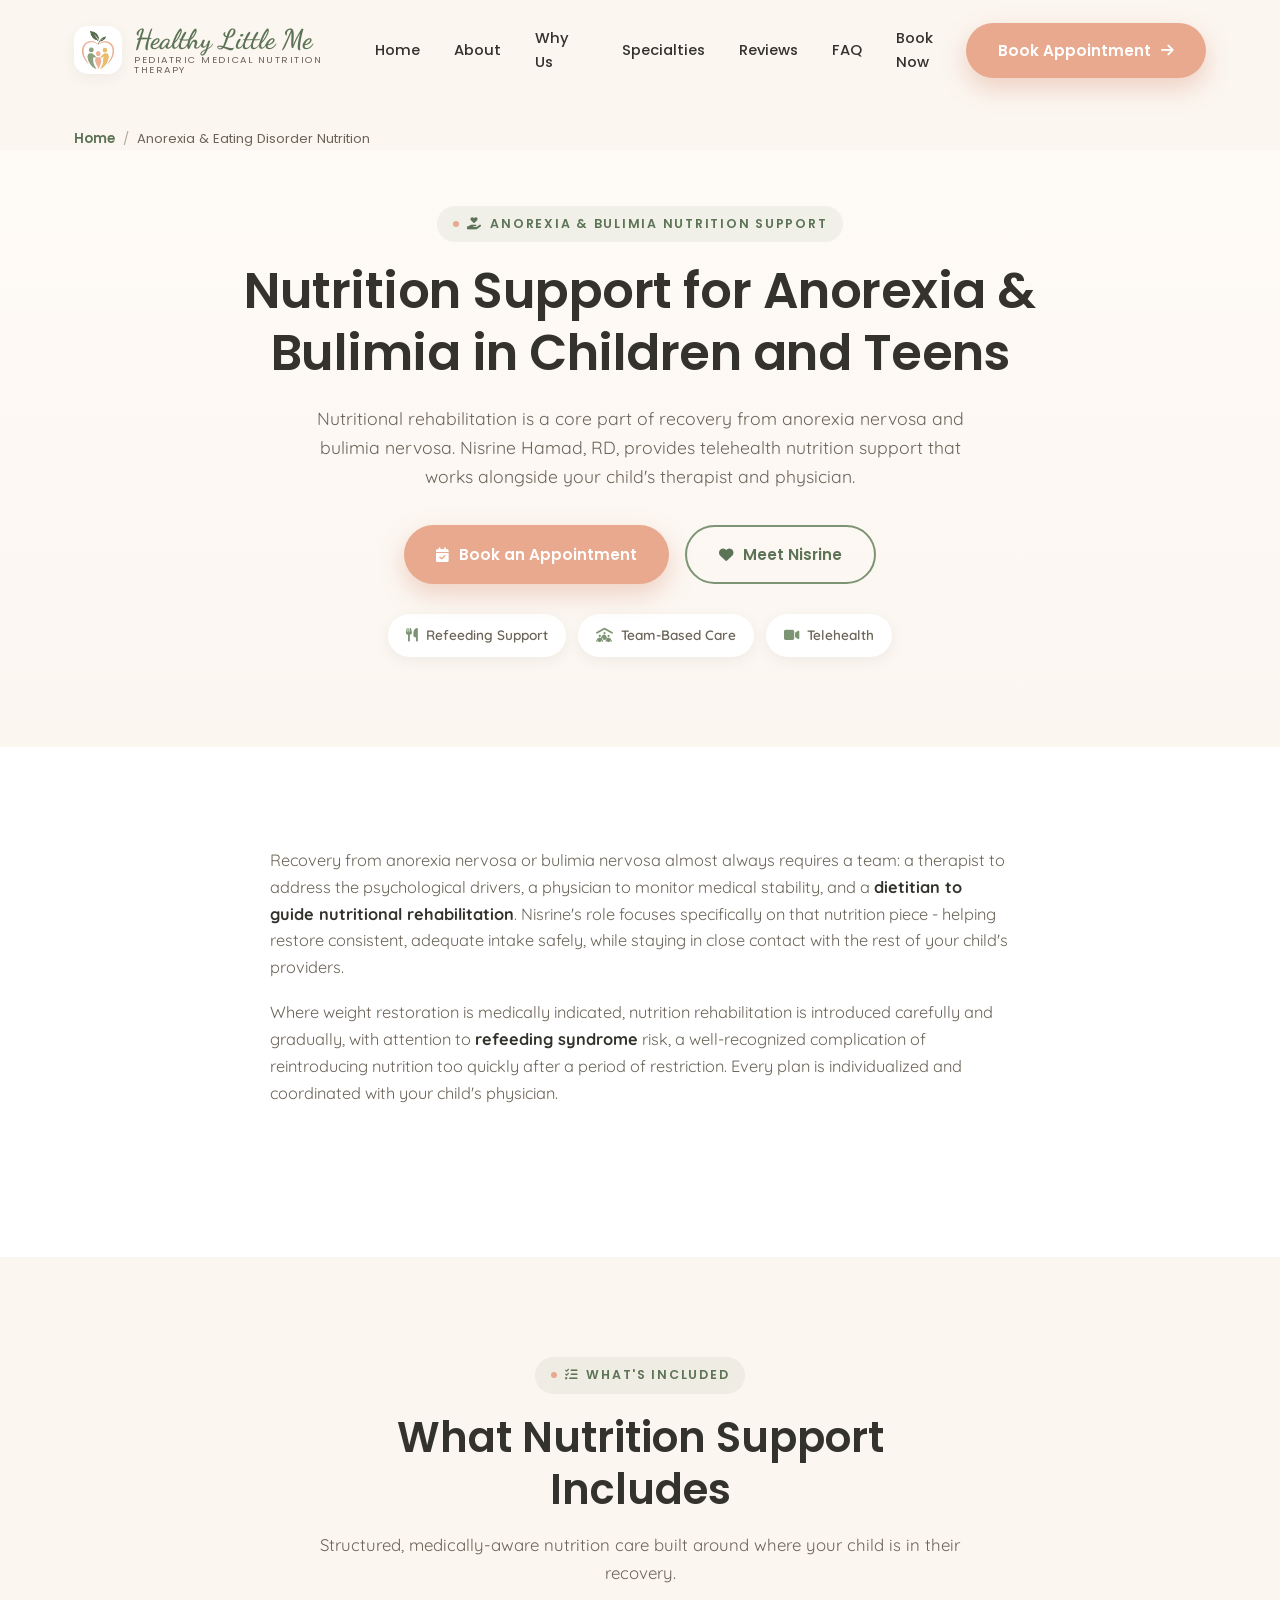
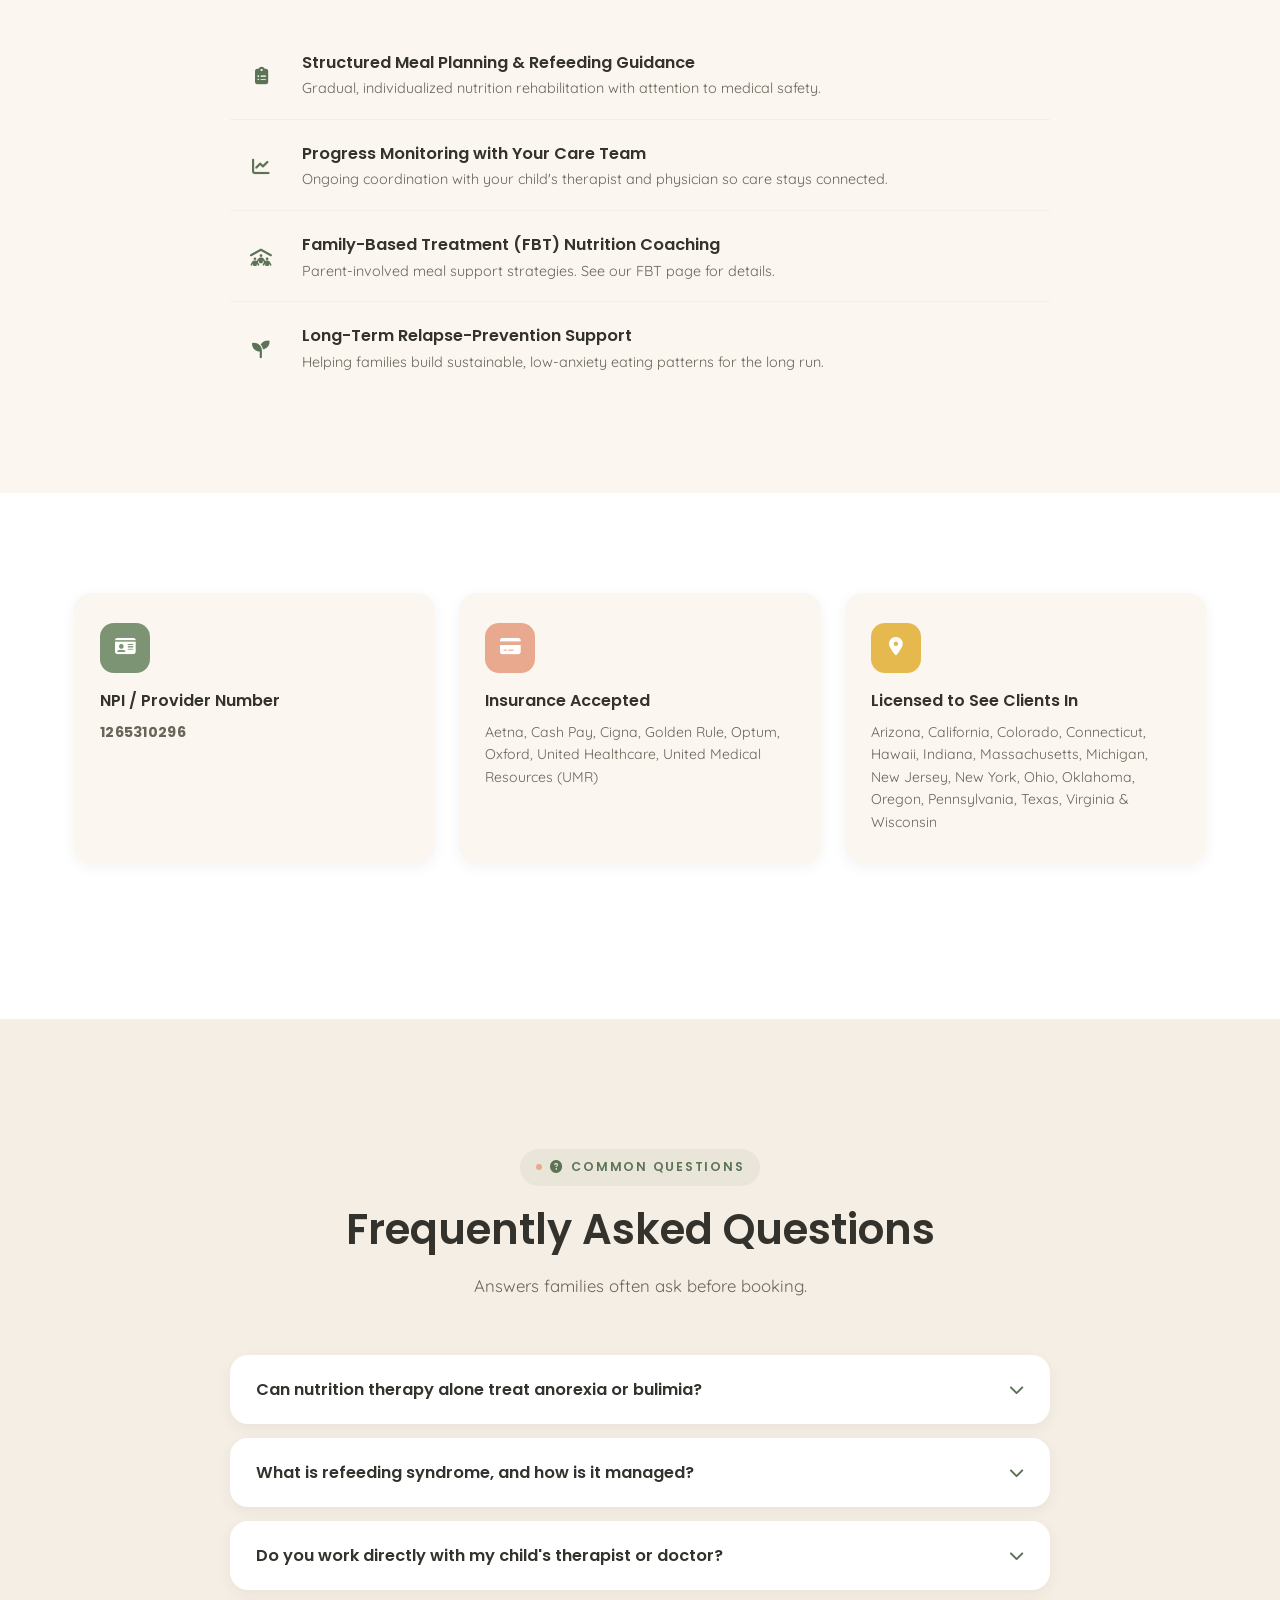
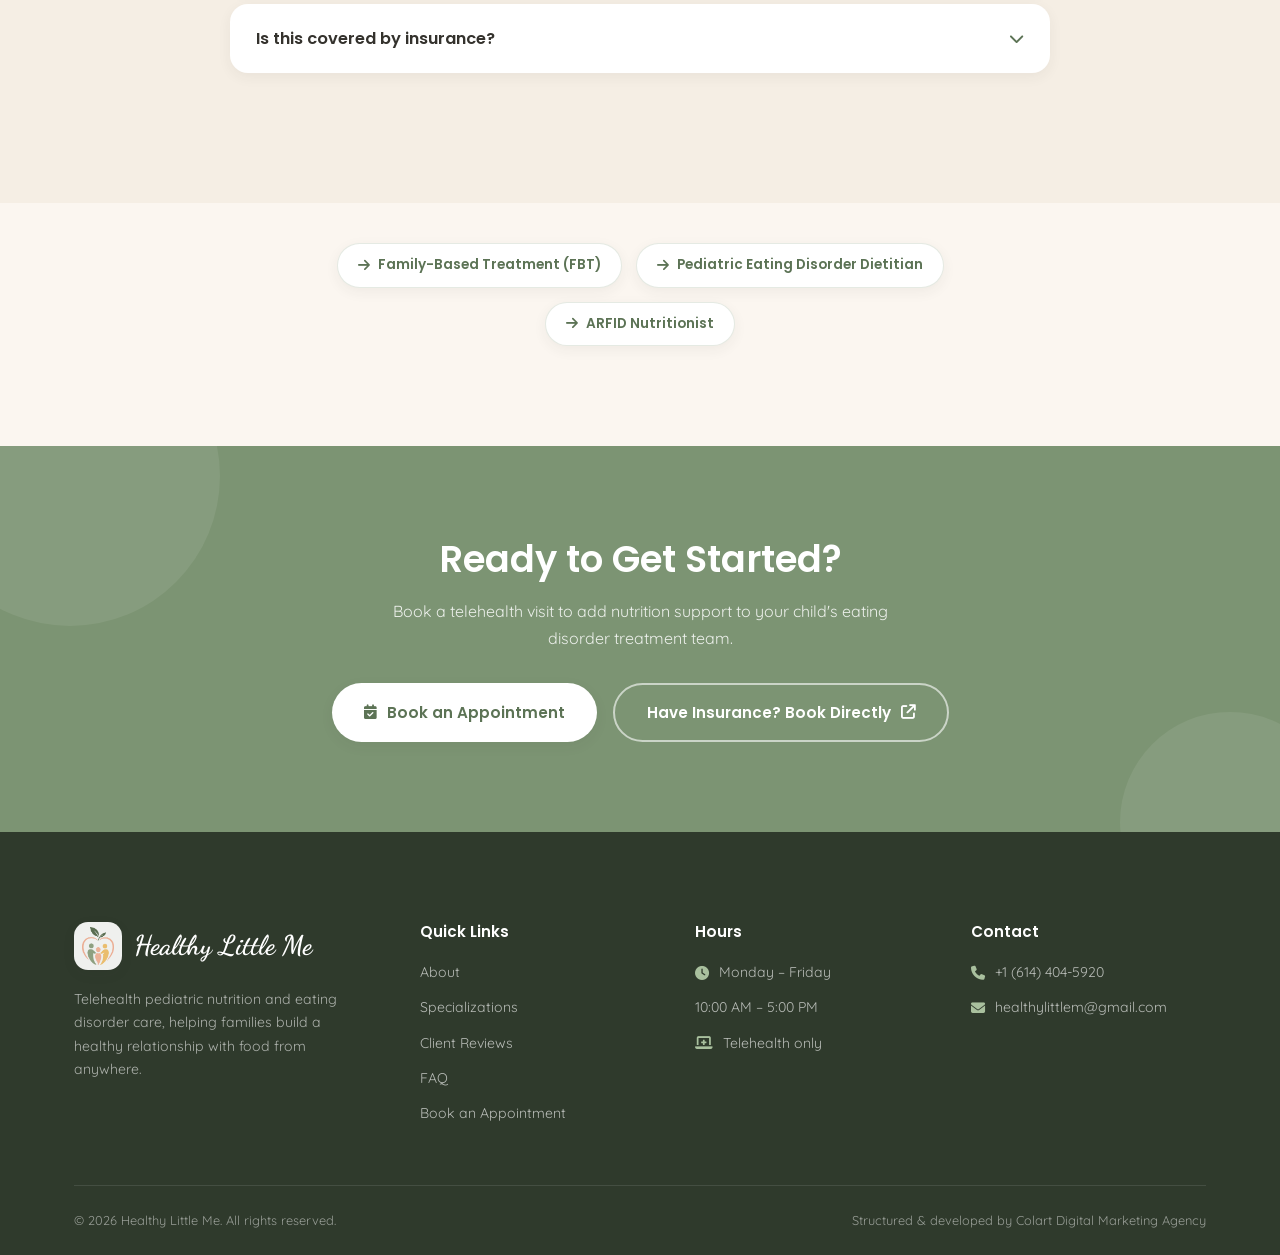
==== commit 7071ede3: "Add files via upload" ====
--- a/anorexia-eating-disorder-nutrition/index.html
+++ b/anorexia-eating-disorder-nutrition/index.html
@@ -367,7 +367,7 @@
 <section class="content-section bg-white">
   <div class="container">
     <div class="content-prose reveal">
-      <p>Recovery from anorexia nervosa or bulimia nervosa almost always requires a team: a therapist to address the psychological drivers, a physician to monitor medical stability, and a <strong>dietitian to guide nutritional rehabilitation</strong>. Nisrine's role focuses specifically on that nutrition piece &mdash; helping restore consistent, adequate intake safely, while staying in close contact with the rest of your child's providers.</p>
+      <p>Recovery from anorexia nervosa or bulimia nervosa almost always requires a team: a therapist to address the psychological drivers, a physician to monitor medical stability, and a <strong>dietitian to guide nutritional rehabilitation</strong>. Nisrine's role focuses specifically on that nutrition piece - helping restore consistent, adequate intake safely, while staying in close contact with the rest of your child's providers.</p>
       <p>Where weight restoration is medically indicated, nutrition rehabilitation is introduced carefully and gradually, with attention to <strong>refeeding syndrome</strong> risk, a well-recognized complication of reintroducing nutrition too quickly after a period of restriction. Every plan is individualized and coordinated with your child's physician.</p>
     </div>
   </div>
@@ -434,7 +434,7 @@
           <i class="fa-solid fa-chevron-down faq-icon"></i>
         </button>
         <div class="faq-answer">
-          <p>No &mdash; nutrition therapy is an essential part of treatment, but recovery typically requires a full team, including a therapist and physician. Nisrine works alongside your child's other providers rather than in place of them.</p>
+          <p>No - nutrition therapy is an essential part of treatment, but recovery typically requires a full team, including a therapist and physician. Nisrine works alongside your child's other providers rather than in place of them.</p>
         </div>
       </div>
       <div class="faq-item">
